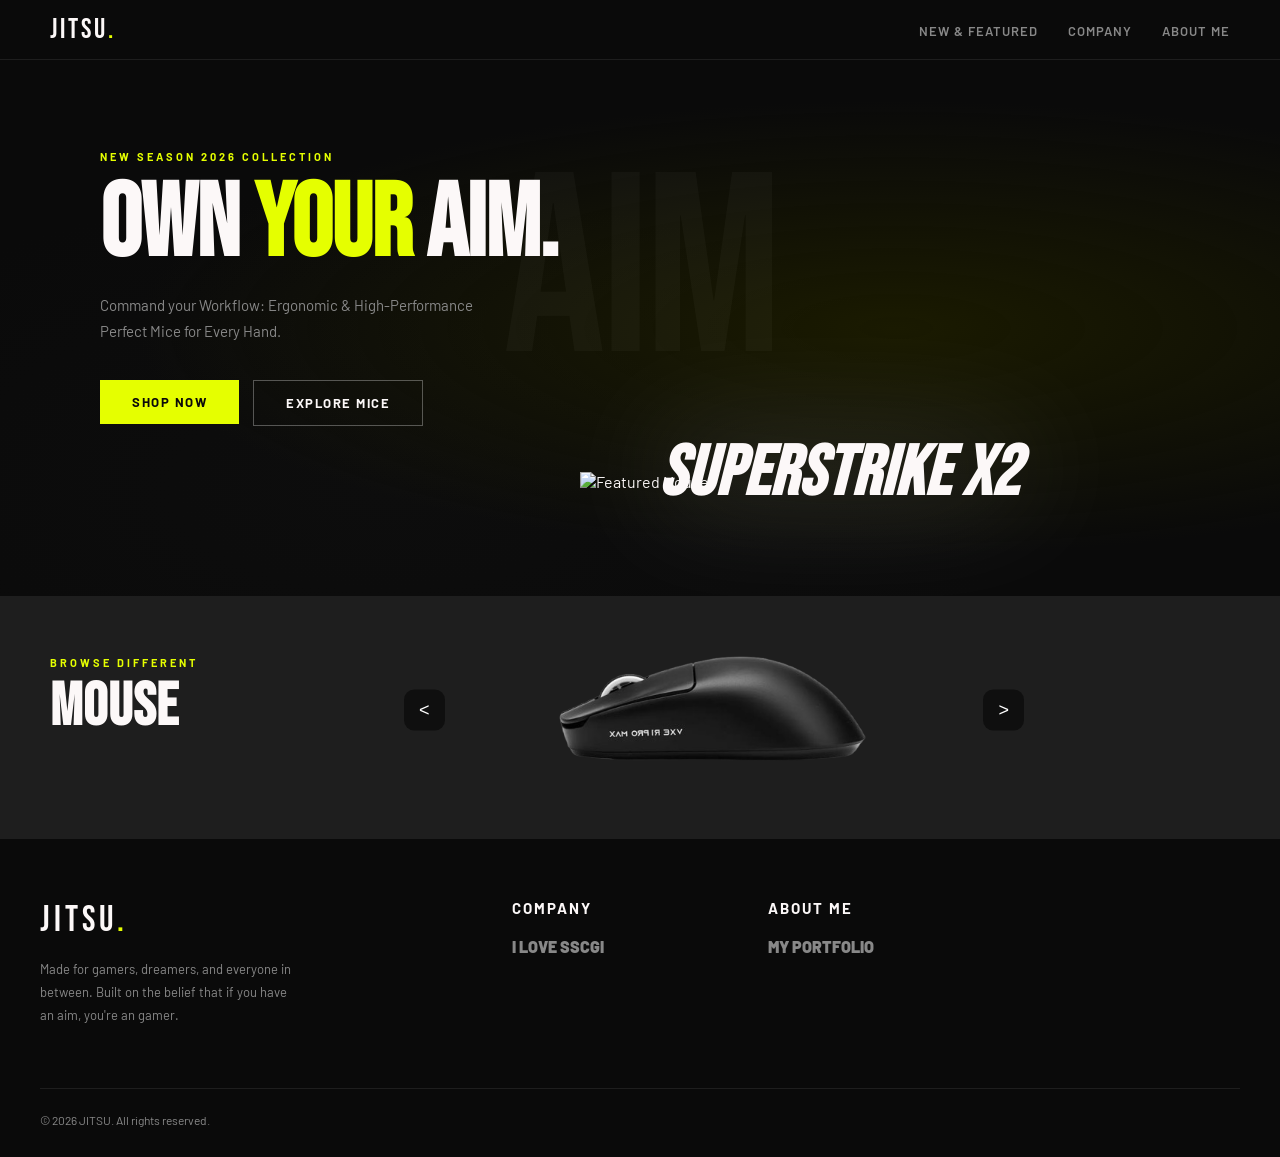
==== website-portfolio/index.html @ 211c2a74 "Made some changes to HTML, CSS and JS." ====
<!DOCTYPE html>
<html lang="en">
<head>
    <meta charset="UTF-8">
    <meta name="viewport" content="width=device-width, initial-scale=1.0">
    <title>JITSU</title>
    <link href="https://cdn-uicons.flaticon.com/4.0.0/uicons-regular-rounded/css/uicons-regular-rounded.css" rel="stylesheet" >
    <link href="https://fonts.googleapis.com/css2?family=Bebas+Neue&family=Barlow:wght@300;400;500;600;700&display=swap" rel="stylesheet" >
    <link href="web.css" rel="stylesheet">
</head>
<body>
  <nav>
    <a href="#" class="nav-logo">JITSU<span>.</span></a>
    <button class="nav-toggle" id="nav-toggle" aria-expanded="false" aria-label="Toggle navigation">
      <span></span>
    </button>
    <ul class="nav-links">
      <li><a href="#featured">New & Featured</a></li>
      <li><a href="#company">Company</a></li>
      <li><a href="#about">About Me</a></li>
    </ul>
  </nav>
  <div class="mobile-nav" id="mobile-nav">
    <a href="#featured">New & Featured</a>
    <a href="#company">Company</a>
    <a href="#about">About Me</a>
  </div>
  <section class="hero" id="home">
    <div class="hero-bg-text">AIM</div>
    <img class="hero-mouse" src="assets/superstrikeX2.png" alt="Featured Mouse">
    <h2 class="featured-mouse"><em>SUPERSTRIKE X2</em></h2>
    <div class="hero-content">
      <p class="hero-top">New Season 2026 Collection</p>
      <h1>OWN <span>YOUR</span> AIM.</h1>
      <p class="hero-desc">Command your Workflow: Ergonomic & High-Performance Perfect Mice for Every Hand.</p>
      <div class="hero-btn">
        <a href="https://www.amazon.com/Logitech-SUPERSTRIKE-Performance-Lightweight-Customizable/dp/B0G12HGHGM" target="_blank"><button class="shop-btn">Shop Now</button></a>
        <a href="#mice"><button class="explore-btn">Explore Mice</button></a>
      </div>
    </div>
  </section>
  <div class="mice-types" id="mice">
    <div class="section-header">
      <div>
        <p class="section-label">Browse different</p>
        <h2 class="section-title">MOUSE</h2>
      </div>
      <div class="mouse">
        <div class="slide" id="slide">
          <button class="mouse-btn" id="vxe-btn"><img src="assets/vxer1se+-side.png" alt="VXE R1 SE+"></button>
          <button class="mouse-btn" id="asus-btn"><img src="assets/asusrogharp2-side.png" alt="ASUS Harp 2"></button>
          <button class="mouse-btn" id="as-btn"><img src="assets/attacksharkX3-side.png" alt="Attack Shark X3"></button>
          <div class="modal" id="myModal">
            <div class="modalContent" id="vxe-modal">
              <div class="vxe-specs" id="vxe-specs">
                <span class="close">X</span>
                <h3>VXE R1 SE+</h3>
                <p>Lorem ipsum dolor sit, amet consectetur adipisicing elit. Placeat corporis totam impedit aliquid? Expedita, quos perferendis sit rerum sint dolorem accusamus repudiandae esse incidunt fugit suscipit distinctio laboriosam iure minima.</p>
              </div>
            </div>
            <div class="modalContent" id="asus-modal">
              <div class="asus-specs" id="asus-specs">
                <span class="close">X</span>
                <h3>ASUS ROG Harp 2</h3>
                <p>Lorem, ipsum dolor sit amet consectetur adipisicing elit. Temporibus, facilis vel. Reiciendis dicta consectetur illum? Accusantium tempora cupiditate, doloremque ipsum quisquam rerum? Nostrum, id sunt corrupti alias necessitatibus molestias ipsa?</p>
              </div>
            </div>
            <div class="modalContent" id="as-modal">
              <div class="as-specs" id="as-specs">
                <span class="close">X</span>
                <h3>Attack Shark X3</h3>
                <p>Lorem, ipsum dolor sit amet consectetur adipisicing elit. Fuga enim repellendus, possimus omnis aliquam quidem tenetur aspernatur laborum quibusdam cum iusto eaque voluptatem aperiam ipsa laudantium explicabo harum incidunt reprehenderit!</p>
              </div>
            </div>
          </div>
        </div>
        <button class="prev"><</button>
        <button class="next">></button>
      </div>
    </div>
  </div>
  <footer>
    <div class="footer-grid">
      <div class="footer-brand">
        <span class="logo">JITSU<span>.</span></span>
        <p>Made for gamers, dreamers, and everyone in between. Built on the belief that if you have an aim, you're an gamer.</p>
      </div>
      <div class="footer-col">
        <h4 id="company">Company</h4>
        <ul>
          <li><a href="https://www.sscgi.com/" target="_blank">I LOVE SSCGI</a></li>
        </ul>
      </div>
      <div class="footer-col">
        <h4 id="about">About Me</h4>
        <ul>
          <li><a href="portfolio.html" target="_blank">MY PORTFOLIO</a></li>
        </ul>
      </div>
    </div>
    <div class="footer-bottom">
      <p>© 2026 JITSU. All rights reserved.</p>
    </div>
    <script src="web.js"></script>  
  </footer>
</body>
</html>
---- website-portfolio/web.css ----
/* ─── Reset: remove default browser spacing and box model fixes ─── */
*, *::before, *::after {
  margin: 0;
  padding: 0;
  box-sizing: border-box;
}

html { 
  scroll-behavior: smooth; 
}

body {
  background-color: #0a0a0a;
  color: #fcf8f8;
  font-family: 'Barlow', sans-serif;;
  font-weight: 400;
  overflow-x: hidden;
}

.sr-only { 
  position: absolute; 
  width: 1px; 
  height: 1px; 
  overflow: hidden; 
  clip: rect(0,0,0,0); }

nav {
  position: sticky;         
  top: 0;
  z-index: 100;          
  background-color: #0a0a0a;
  border-bottom: 1px solid #1e1e1e;
  display: flex;
  align-items: center;
  justify-content: space-between;
  padding: 0 50px;  
  height: 60px;
}

.nav-logo {
  font-family: 'Bebas Neue', sans-serif;
  font-size: 28px;
  letter-spacing: 3px;
  color: #fcf8f8;
  text-decoration: none;
}

.nav-logo span { 
  color:#e5ff00; 
}

.nav-links {
  display: flex;
  gap: 30px;
  list-style: none;
}

.nav-links a {
  text-decoration: none;
  color: #888;
  font-size: 13px;
  font-weight: 600;
  letter-spacing: 1px;
  text-transform: uppercase;
  transition: color 0.2s;
}

.nav-links a:hover { color: #fcf8f8; }

/* Mobile nav dropdown: hidden by default */
.mobile-nav {
  display: none;
  flex-direction: column;
  background: #0a0a0a;
  border-top: 1px solid #1e1e1e;
  padding: 20px 40px;
  gap: 16px;
}

.mobile-nav a {
  color: #fcf8f8;
  text-decoration: none;
  font-size: 15px;
  font-weight: 600;
  letter-spacing: 1px;
  text-transform: uppercase;
}

.mobile-nav.open { 
  display: flex; 
}

.nav-toggle {
  display: none;
  background: transparent;
  border: none;
  color: #fcf8f8;
  cursor: pointer;
  padding: 10px;
}

.nav-toggle span {
  display: block;
  width: 26px;
  height: 2px;
  background: #fcf8f8;
  position: relative;
}

.nav-toggle span::before,
.nav-toggle span::after {
  content: '';
  position: absolute;
  width: 26px;
  height: 2px;
  background: #fcf8f8;
  left: 0;
}

.nav-toggle span::before { top: -8px; }
.nav-toggle span::after { top: 8px; }

.hero {
  position: relative;
  padding: 90px 40px;
  display: flex;
  align-items: flex-end;   
  overflow: hidden;
  background: #0a0a0a;
}

.hero::before {
  content: '';
  position: absolute;
  inset: 0;
  background:
    radial-gradient(ellipse at 70% 50%, #1a1a00 0%, transparent 60%),
    radial-gradient(ellipse at 30% 80%, #0d0d0d 0%, transparent 50%);
}

.hero-bg-text {
  position: absolute;
  top: 40%;
  left: 50%;
  transform: translate(-50%, -50%);
  font-family: 'Bebas Neue', sans-serif;
  font-size: clamp(120px, 20vw, 260px); 
  color: rgba(255,255,255,0.03);       
  letter-spacing: -5px;
  white-space: nowrap;
  pointer-events: none;
  user-select: none;
}

.hero-mouse {
  position: absolute;
  right: 200px;
  bottom: 105px;
  width: 500px;   
  opacity: 0;                           
  transform: translateX(60px);        
  animation: slideInmouse 1s 0.5s forwards ease-out; 
  filter: drop-shadow(0 0 60px rgba(159, 160, 155, 0.425));
}

.featured-mouse {
  position: absolute;
  right: 260px;
  font-size: 70px;
  font-family: 'Bebas Neue', sans-serif;
  bottom: 80px;
  opacity: 0;
  letter-spacing: 1px;
  transform: translateX(60px);         
  animation: slideInmouse 1s 0.4s forwards ease-out;
  filter: drop-shadow(0 0 60px rgba(159, 160, 155, 0.425)); 
}

@keyframes slideInmouse {
  to { opacity: 1; transform: translateX(0); }
}

.hero-content {
  position: relative;
  z-index: 2;
  padding: 0 60px 80px;
  max-width: 640px;
  opacity: 0;                          
  transform: translateY(30px);          
  animation: fadeUp 0.9s 0.2s forwards ease-out; 
}

@keyframes fadeUp {
  to { opacity: 1; transform: translateY(0); }
}

.hero-top {
  font-size: 11px;
  font-weight: 700;
  letter-spacing: 3px;
  text-transform: uppercase;
  color: #e5ff00;
  margin-bottom: 16px;
}

.hero h1 {
  font-family: 'Bebas Neue', sans-serif;
  font-size: clamp(52px, 8vw, 110px);
  line-height: 0.92;
  letter-spacing: -1px;
  margin-bottom: 20px;
}

span {
  color: #e5ff00;               
}

.hero-desc {
  font-size: 15px;
  color: #888;
  line-height: 1.7;
  margin-bottom: 36px;
  max-width: 400px;
}

.hero-btn {
  display: flex;
  gap: 14px;
  flex-wrap: wrap;
}

.shop-btn {
  background: #e5ff00;
  color: #0a0a0a;
  border: none;
  padding: 14px 32px;
  font-family: 'Barlow', sans-serif;
  font-size: 13px;
  font-weight: 700;
  letter-spacing: 1.5px;
  text-transform: uppercase;
  cursor: pointer;
  transition: transform 0.2s, background 0.2s;
}

.shop-btn:hover {
  transform: translateY(-2px);
  background: #d4f000;
}

.explore-btn {
  background: transparent;
  color: #fcf8f8;
  border: 1px solid rgba(255,255,255,0.3);
  padding: 14px 32px;
  font-family: 'Barlow', sans-serif;
  font-size: 13px;
  font-weight: 700;
  letter-spacing: 1.5px;
  text-transform: uppercase;
  cursor: pointer;
  transition: border-color 0.2s, color 0.2s;
}

.explore-btn:hover {
  border-color: #fcf8f8;
  color: #e5ff00;
}

section {
  padding: 80px 40px;
}

.section-header {
  display: flex;
  padding: 10px 10px 24px;
}

.section-label {
  font-size: 11px;
  font-weight: 700;
  letter-spacing: 3px;
  text-transform: uppercase;
  color: #e5ff00;
  margin-bottom: 8px;
}

.section-title {
  font-family: 'Bebas Neue', sans-serif;
  font-size: clamp(32px, 5vw, 60px);
  line-height: 1;
  letter-spacing: 1px;
}

.section-link {
  color: #888;
  text-decoration: none;
  font-size: 12px;
  font-weight: 600;
  letter-spacing: 2px;
  text-transform: uppercase;
  border-bottom: 1px solid #888;
  padding-bottom: 2px;
  white-space: nowrap;
  transition: color 0.2s, border-color 0.2s;
}

.section-link:hover { 
  color: #e5ff00; 
  border-color: #e5ff00; 
}

.mice-types {
  background: #1e1e1e;
  padding: 50px 40px;
}

.mouse {
  position: relative;
  width: 100%;
  max-width: 640px;
  overflow: hidden;
  margin: 0 auto;
}

.slide {
  display: flex;
  width: 300%;
  transition: transform 0.5s ease;
  will-change: transform;
}

.slide img {
  width: 60%;
  height: auto;
  flex-shrink: 0;
  object-fit: contain;
  overflow: auto;
}

.prev, .next {
  position: absolute;
  top: 50%;
  transform: translateY(-50%);
  background: rgba(0, 0, 0, 0.5);
  border-radius: 25%;
  color: white;
  border: none;
  padding: 10px 15px;
  cursor: pointer;
  font-size: 18px;
  transition: background 0.3s;
}

.prev:hover, .next:hover {
  background: rgba(0, 0, 0, 0.8);
}

.prev {
  left: 10px;
}

.next {
  right: 10px;
}


.mouse-btn {
  background: none;
  border: none;
  width: 33.333%;
  margin-left: 1em;
}

.modal {
  display: none;
  position: fixed;
  z-index: 999;          /* was: z-index: 1px — invalid, fixed here */
  inset: 0;              /* shorthand for top/right/bottom/left: 0 */
  background-color: rgba(0, 0, 0, 0.85);
  overflow-y: auto;
}

.modalContent {
  background: #1e1e1e;
  margin: 10% auto;
  padding: 40px;
  max-width: 500px;
  border: 1px solid #333;
  position: relative;
}

.close {
  position: absolute;
  top: 16px;
  right: 20px;
  font-size: 18px;
  cursor: pointer;
  color: #888;
  transition: color 0.2s;
}

.close:hover {
  color: #e5ff00;
}

footer {
  background: #0a0a0a;
  padding: 60px 40px 30px;
}

.footer-grid {
  display: grid;
  grid-template-columns: 2fr 1fr 1fr 1fr;
  gap: 40px;
  margin-bottom: 60px;
}

.footer-brand .logo {
  font-family: 'Bebas Neue', sans-serif;
  font-size: 36px;
  letter-spacing: 4px;
  color: #fcf8f8;
  margin-bottom: 16px;
  display: block;
}

.footer-brand .logo span { 
  color: #e5ff00; 
}

.footer-brand p {
  color: #888;
  font-size: 13px;
  line-height: 1.8;
  max-width: 260px;
}

.footer-col h4 {
  font-size: 15px;
  font-weight: 700;
  letter-spacing: 2px;
  text-transform: uppercase;
  color: #fcf8f8;
  margin-bottom: 20px;
}

.footer-col ul { 
  list-style: none; 
}

.footer-col ul li { 
  margin-bottom: 10px; 
}

.footer-col ul li a {
  color: #888;
  font-weight: 1000;
  text-decoration: none;
  font-size: 16px;
  transition: color 0.2s;
}

.footer-col ul li a:hover { 
  color: #e5ff00; 
}

.footer-bottom {
  border-top: 1px solid #1e1e1e;
  padding-top: 24px;
  display: flex;
  align-items: center;
  justify-content: space-between;
  flex-wrap: wrap;
  gap: 12px;
}

.footer-bottom p {
  color: #888;
  font-size: 12px;
}

.footer-bottom span {
  color: #e5ff00;
  font-size: 12px;
  font-weight: 600;
}

@media (max-width: 1024px) {
  nav {
    padding: 0 30px;
  }

  .nav-links {
    gap: 18px;
  }

  .hero {
    padding: 70px 30px;
  }

  .hero-content {
    padding-right: 0;
  }

  .hero-desc {
    max-width: 100%;
  }

  .mice-types {
    padding: 40px 30px;
  }

  .featured-mouse {
    right: auto;
    left: 50%;
    transform: translateX(-50%);
  }

  .footer-grid {
    grid-template-columns: 1fr 1fr;
    gap: 24px;
  }
}

@media (max-width: 768px) {
  .nav-toggle {
    display: inline-flex;
  }

  .featured-mouse {
  position: relative;
  right: auto;
  bottom: auto;
  left: auto;
  transform: none;
  text-align: center;
  width: 100%;
  font-size: clamp(28px, 8vw, 50px);
  margin: 12px 0;
  animation: none;
  opacity: 0;
  letter-spacing: 1px;
  transform: translateX(60px);         
  animation: slideInmouse 1s 0.3s forwards ease-out;
  filter: drop-shadow(0 0 60px rgba(159, 160, 155, 0.425));
}

  .nav-links {
    display: none;
  }

  .mobile-nav {
    display: none;
    flex-direction: column;
    gap: 16px;
    padding: 14px 20px;
  }

  .mobile-nav.open {
    display: flex;
  }

  nav {
    flex-wrap: wrap;
    padding: 14px 20px;
    height: auto;
  }

  .hero {
    flex-direction: column;
    align-items: flex-start;
    padding: 60px 20px;
  }

  .hero-mouse {
    position: relative;
    right: auto;
    bottom: auto;
    width: 100%;
    max-width: 300px;
    margin: auto;
    align-self: center;
  }

  .hero-content {
    padding: 0;
    max-width: 100%;
    
  }

  .hero h1 {
    font-size: clamp(42px, 12vw, 76px);
  }

  .hero-desc {
    font-size: 14px;
  }

  .mouse {
    max-width: 100%;
    margin-left: 0;
  }

  .prev, .next {
    padding: 8px 12px;
    font-size: 16px;
  }

  section {
    padding: 60px 20px;
  }

  .footer-grid {
    grid-template-columns: 1fr;
  }
}

@media (max-width: 600px) {
  
  .h1 {

    font-size: clamp(32px, 14vw, 60px);
  }
  
  nav {
    justify-content: space-between;
  }

  .hero {
    padding: 50px 18px;
  }

.featured-mouse {
  font-size: clamp(24px, 7vw, 36px);
}

  .hero-btn {
    flex-direction: column;
    gap: 12px;
  }

  .shop-btn,
  .explore-btn {
    width: 100%;
  }

  .section-header {
    flex-direction: column;
    align-items: flex-start;
  }

  .footer-bottom {
    flex-direction: column;
    align-items: flex-start;
    gap: 10px;
  }
}
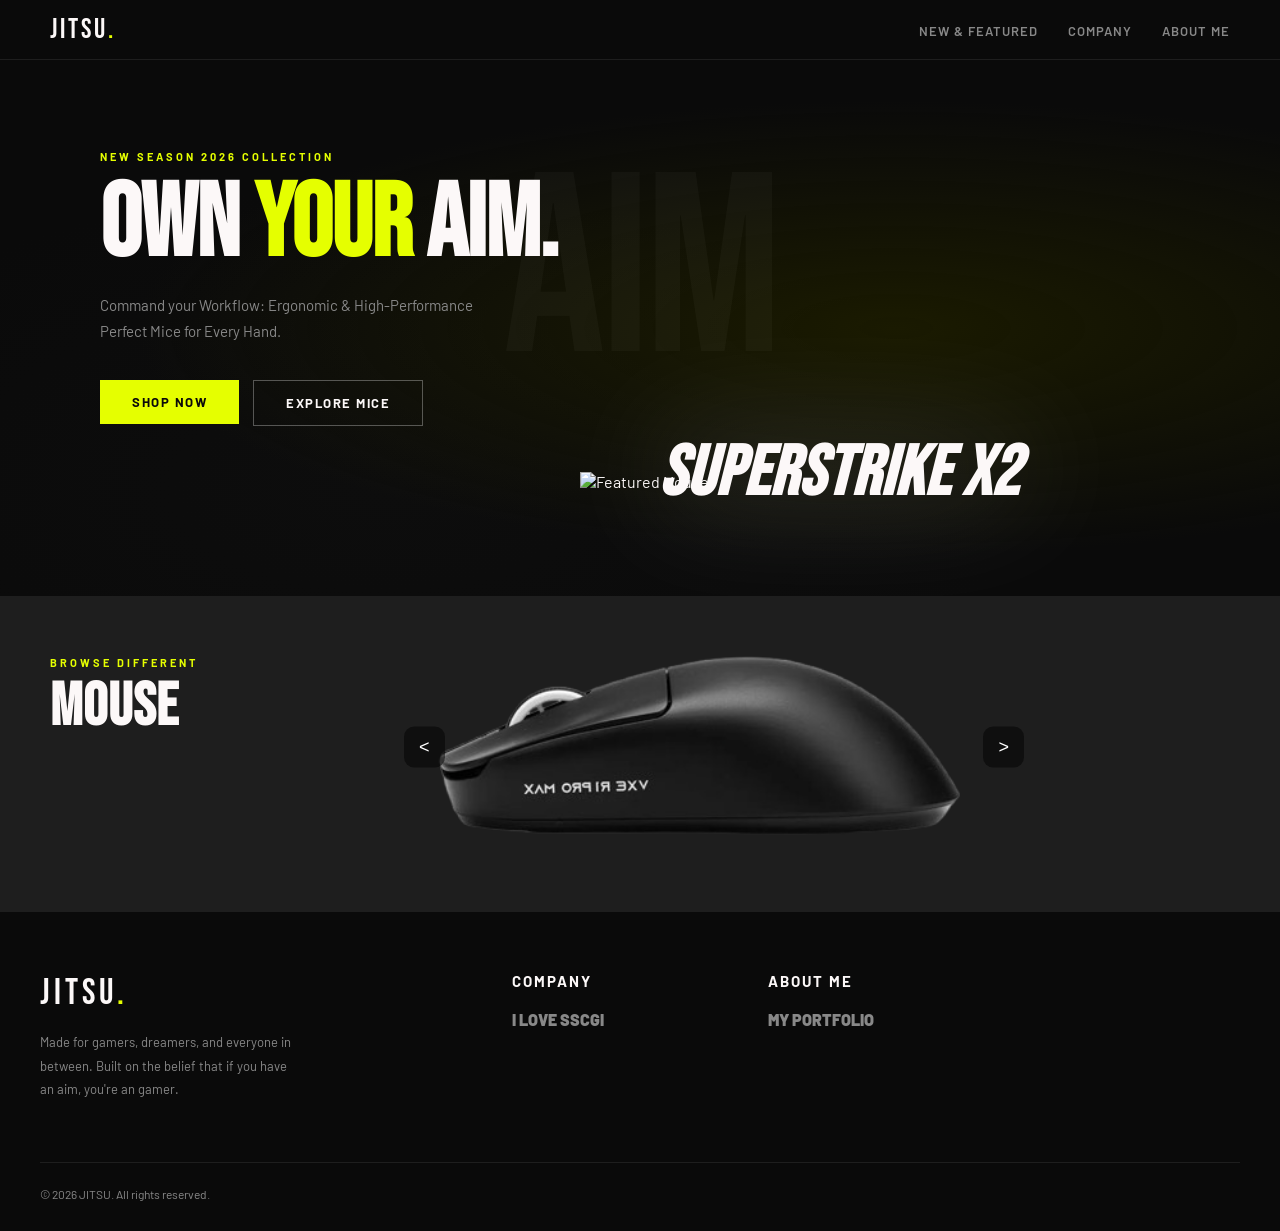
==== commit 5b40e908: "Add view details to the diff types of mouse." ====
--- a/website-portfolio/index.html
+++ b/website-portfolio/index.html
@@ -47,9 +47,27 @@
       </div>
       <div class="mouse">
         <div class="slide" id="slide">
-          <button class="mouse-btn" id="vxe-btn"><img src="assets/vxer1se+-side.png" alt="VXE R1 SE+"></button>
-          <button class="mouse-btn" id="asus-btn"><img src="assets/asusrogharp2-side.png" alt="ASUS Harp 2"></button>
-          <button class="mouse-btn" id="as-btn"><img src="assets/attacksharkX3-side.png" alt="Attack Shark X3"></button>
+          <div class="mouse-item" id="vxe-item">
+            <img src="assets/vxer1se+-side.png" alt="VXE R1 SE+">
+            <div class="mouse-info">
+              <span class="mouse-name">VXE R1 SE+</span>
+              <button class="view-details-btn" data-modal="vxe-modal">View Details</button>
+            </div>
+          </div>
+          <div class="mouse-item" id="asus-item">
+            <img src="assets/asusrogharp2-side.png" alt="ASUS Harp 2">
+            <div class="mouse-info">
+              <span class="mouse-name">ASUS ROG Harp 2</span>
+              <button class="view-details-btn" data-modal="asus-modal">View Details</button>
+            </div>
+          </div>
+          <div class="mouse-item" id="as-item">
+            <img src="assets/attacksharkX3-side.png" alt="Attack Shark X3">
+            <div class="mouse-info">
+              <span class="mouse-name">Attack Shark X3</span>
+              <button class="view-details-btn" data-modal="as-modal">View Details</button>
+            </div>
+          </div>
           <div class="modal" id="myModal">
             <div class="modalContent" id="vxe-modal">
               <div class="vxe-specs" id="vxe-specs">
--- a/website-portfolio/web.css
+++ b/website-portfolio/web.css
@@ -364,12 +364,56 @@
   right: 10px;
 }
 
-
-.mouse-btn {
-  background: none;
+.mouse-item {
+  position: relative;
+  width: 33.333%;
+  flex-shrink: 0;
+}
+
+.mouse-item img {
+  width: 100%;
+  height: auto;
+  object-fit: contain;
+}
+
+.mouse-info {
+  position: absolute;
+  width: 20%;
+  bottom: 10px;
+  left: 50%;
+  transform: translateX(-50%);
+  opacity: 0;
+  transition: opacity 0.3s;
+  background: rgba(0, 0, 0, 0.7);
+  padding: 5px;
+  border-radius: 5px;
+  text-align: center;
+}
+
+.mouse-item:hover .mouse-info {
+  opacity: 1;
+}
+
+.mouse-name {
+  color: white;
+  font-size: 14px;
+  display: block;
+  margin-bottom: 5px;
+}
+
+.view-details-btn {
+  background: #e5ff00;
+  color: #0a0a0a;
   border: none;
-  width: 33.333%;
-  margin-left: 1em;
+  padding: 5px 10px;
+  font-size: 12px;
+  font-weight: 600;
+  cursor: pointer;
+  border-radius: 3px;
+}
+
+.view-details-btn:hover {
+  background: #d4f000;
 }
 
 .modal {
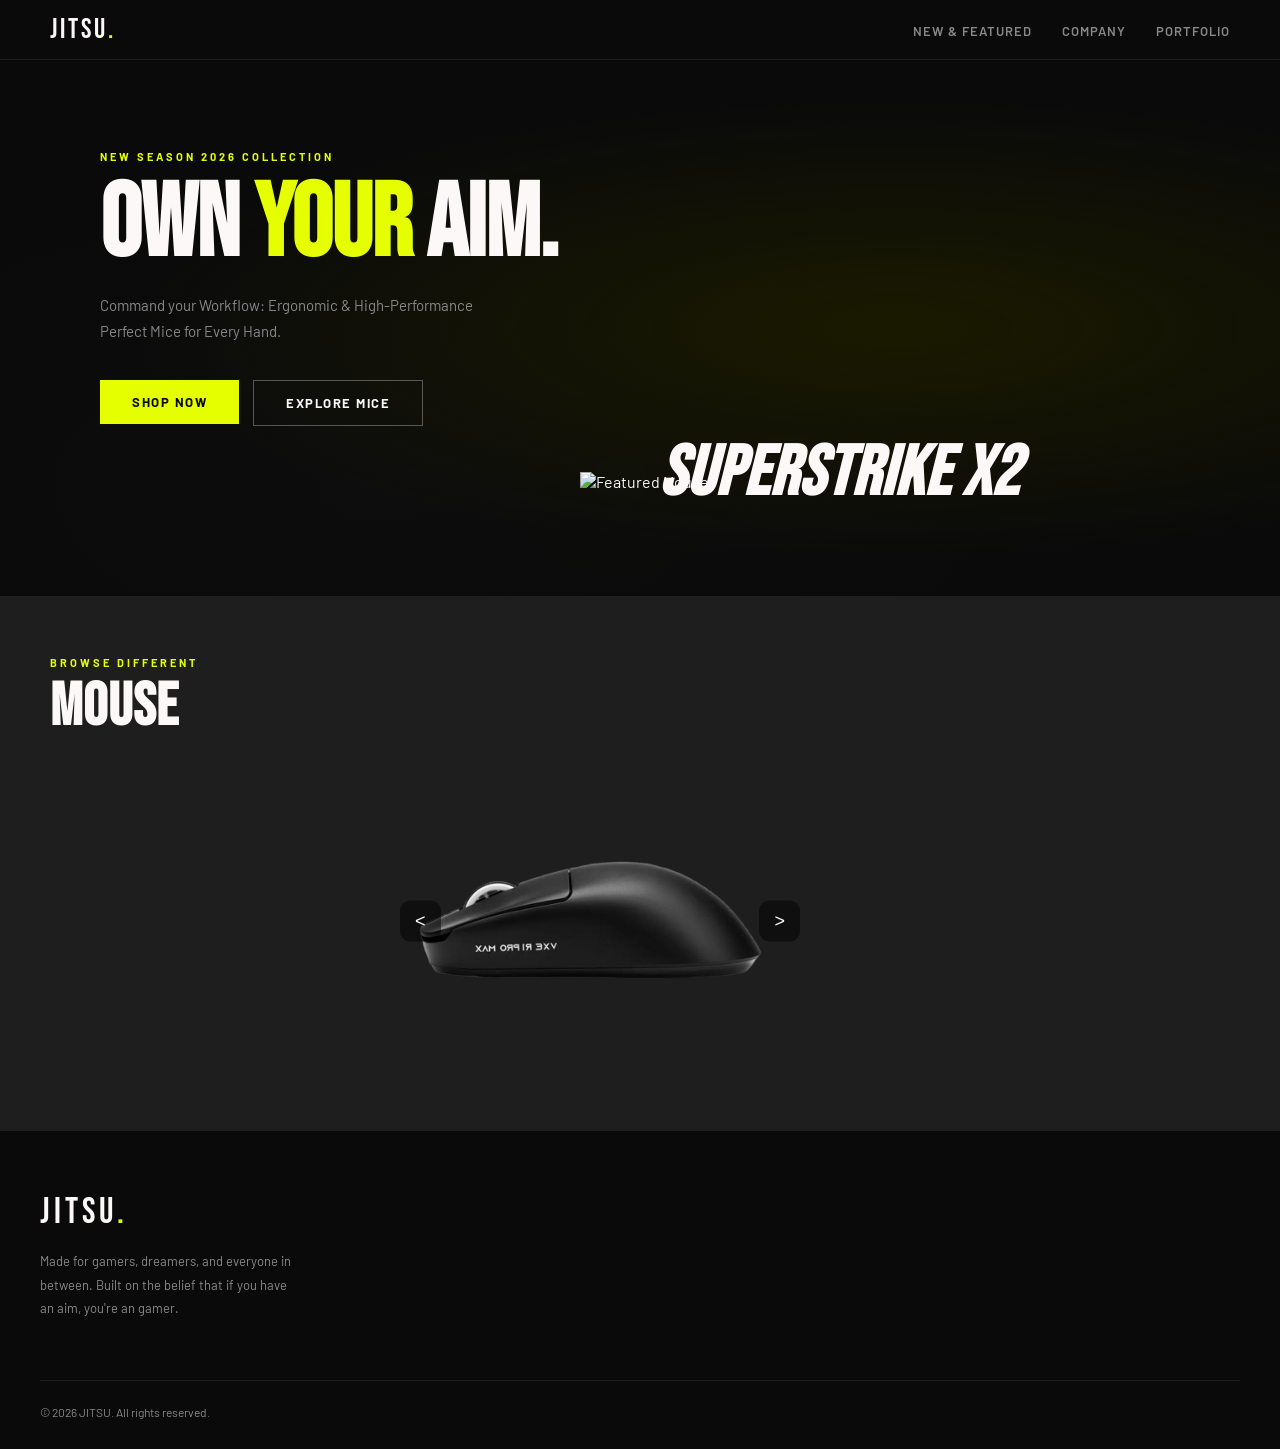
==== commit fd3c89d3: "Removed the company and portfolio in the footer section." ====
--- a/website-portfolio/index.html
+++ b/website-portfolio/index.html
@@ -15,18 +15,17 @@
       <span></span>
     </button>
     <ul class="nav-links">
-      <li><a href="#featured">New & Featured</a></li>
-      <li><a href="#company">Company</a></li>
-      <li><a href="#about">About Me</a></li>
+      <li><a href="#">New & Featured</a></li>
+      <li><a href="">Company</a></li>
+      <li><a href="portfolio.html">Portfolio</a></li>
     </ul>
   </nav>
   <div class="mobile-nav" id="mobile-nav">
-    <a href="#featured">New & Featured</a>
-    <a href="#company">Company</a>
+    <a href="#">New & Featured</a>
+    <a href="https://www.sscgi.com/">Company</a>
     <a href="#about">About Me</a>
   </div>
   <section class="hero" id="home">
-    <div class="hero-bg-text">AIM</div>
     <img class="hero-mouse" src="assets/superstrikeX2.png" alt="Featured Mouse">
     <h2 class="featured-mouse"><em>SUPERSTRIKE X2</em></h2>
     <div class="hero-content">
@@ -45,55 +44,75 @@
         <p class="section-label">Browse different</p>
         <h2 class="section-title">MOUSE</h2>
       </div>
+    </div>
+    <div class="mice-showcase">
       <div class="mouse">
         <div class="slide" id="slide">
           <div class="mouse-item" id="vxe-item">
             <img src="assets/vxer1se+-side.png" alt="VXE R1 SE+">
             <div class="mouse-info">
               <span class="mouse-name">VXE R1 SE+</span>
-              <button class="view-details-btn" data-modal="vxe-modal">View Details</button>
             </div>
           </div>
           <div class="mouse-item" id="asus-item">
             <img src="assets/asusrogharp2-side.png" alt="ASUS Harp 2">
             <div class="mouse-info">
               <span class="mouse-name">ASUS ROG Harp 2</span>
-              <button class="view-details-btn" data-modal="asus-modal">View Details</button>
             </div>
           </div>
           <div class="mouse-item" id="as-item">
             <img src="assets/attacksharkX3-side.png" alt="Attack Shark X3">
             <div class="mouse-info">
               <span class="mouse-name">Attack Shark X3</span>
-              <button class="view-details-btn" data-modal="as-modal">View Details</button>
-            </div>
-          </div>
-          <div class="modal" id="myModal">
-            <div class="modalContent" id="vxe-modal">
-              <div class="vxe-specs" id="vxe-specs">
-                <span class="close">X</span>
-                <h3>VXE R1 SE+</h3>
-                <p>Lorem ipsum dolor sit, amet consectetur adipisicing elit. Placeat corporis totam impedit aliquid? Expedita, quos perferendis sit rerum sint dolorem accusamus repudiandae esse incidunt fugit suscipit distinctio laboriosam iure minima.</p>
-              </div>
-            </div>
-            <div class="modalContent" id="asus-modal">
-              <div class="asus-specs" id="asus-specs">
-                <span class="close">X</span>
-                <h3>ASUS ROG Harp 2</h3>
-                <p>Lorem, ipsum dolor sit amet consectetur adipisicing elit. Temporibus, facilis vel. Reiciendis dicta consectetur illum? Accusantium tempora cupiditate, doloremque ipsum quisquam rerum? Nostrum, id sunt corrupti alias necessitatibus molestias ipsa?</p>
-              </div>
-            </div>
-            <div class="modalContent" id="as-modal">
-              <div class="as-specs" id="as-specs">
-                <span class="close">X</span>
-                <h3>Attack Shark X3</h3>
-                <p>Lorem, ipsum dolor sit amet consectetur adipisicing elit. Fuga enim repellendus, possimus omnis aliquam quidem tenetur aspernatur laborum quibusdam cum iusto eaque voluptatem aperiam ipsa laudantium explicabo harum incidunt reprehenderit!</p>
-              </div>
             </div>
           </div>
         </div>
         <button class="prev"><</button>
         <button class="next">></button>
+      </div>
+      <div class="mouse-description" id="mouse-description">
+        <div class="desc-panel" data-index="0">
+          <p class="desc-label">01 / VXE</p>
+          <h3 class="desc-title">VXE R1 SE+</h3>
+          <p class="desc-text">The VXE R1 SE+ is a featherweight symmetrical gaming mouse built for speed freaks. Weighing in at just 49g, it features the PAW3395 sensor with up to 26,000 DPI, ultra-low latency 2.4GHz wireless, and a premium PTFE feet combo. Designed for claw and fingertip grip players who demand precision without fatigue.</p>
+          <ul class="desc-specs">
+            <li><span>Weight</span> 49g</li>
+            <li><span>Sensor</span> PAW3395</li>
+            <li><span>DPI</span> Up to 26,000</li>
+            <li><span>Connection</span> 2.4GHz / USB-C</li>
+          </ul>
+          <div class="shop-now" id="shop-btn">
+            <a href="https://www.amazon.com/ATK-Dragonfly-R1-Lightweight-Adjustable/dp/B0FN7H1M99" target="_blank"><button class="shop-btn">Shop Now</button></a>
+          </div>
+        </div>
+        <div class="desc-panel" data-index="1">
+          <p class="desc-label">02 / ASUS</p>
+          <h3 class="desc-title">ASUS ROG Harpe 2</h3>
+          <p class="desc-text">The ASUS ROG Harpe 2 combines ROG's legendary build quality with cutting-edge wireless technology. Featuring the ROG AimPoint Pro optical sensor at 36,000 DPI, tri-mode connectivity, and a 90-hour battery life. Its ergonomic right-handed shell supports palm and claw grip players across marathon sessions.</p>
+          <ul class="desc-specs">
+            <li><span>Weight</span> 54g</li>
+            <li><span>Sensor</span> ROG AimPoint Pro</li>
+            <li><span>DPI</span> Up to 36,000</li>
+            <li><span>Connection</span> 2.4GHz / BT / USB-C</li>
+          </ul>
+          <div class="shop-now">
+            <a href="https://www.amazon.com/ASUS-ROG-II-Wireless-Esports/dp/B0GG4T9LN1/ref=sr_1_1?sr=8-1" target="_blank"><button class="shop-btn">Shop Now</button></a>
+          </div>
+        </div>
+        <div class="desc-panel" data-index="2">
+          <p class="desc-label">03 / ATTACK SHARK</p>
+          <h3 class="desc-title">Attack Shark X3</h3>
+          <p class="desc-text">The Attack Shark X3 is a budget-friendly powerhouse that refuses to compromise. Rocking the PAW3395 sensor, hot-swappable switches, and a sleek ambidextrous shell, it delivers flagship sensor performance at a fraction of the cost. Perfect for competitive players who want pro-tier performance without the premium price tag.</p>
+          <ul class="desc-specs">
+            <li><span>Weight</span> 52g</li>
+            <li><span>Sensor</span> PAW3395</li>
+            <li><span>DPI</span> Up to 26,000</li>
+            <li><span>Connection</span> 2.4GHz / USB-C</li>
+          </ul>
+          <div class="shop-now">
+            <a href="https://www.amazon.com/ATTACK-SHARK-X3-Lightweight-programmable/dp/B0CCHY6YR8" target="_blank"><button class="shop-btn">Shop Now</button></a>
+          </div>
+        </div>
       </div>
     </div>
   </div>
@@ -103,18 +122,6 @@
         <span class="logo">JITSU<span>.</span></span>
         <p>Made for gamers, dreamers, and everyone in between. Built on the belief that if you have an aim, you're an gamer.</p>
       </div>
-      <div class="footer-col">
-        <h4 id="company">Company</h4>
-        <ul>
-          <li><a href="https://www.sscgi.com/" target="_blank">I LOVE SSCGI</a></li>
-        </ul>
-      </div>
-      <div class="footer-col">
-        <h4 id="about">About Me</h4>
-        <ul>
-          <li><a href="portfolio.html" target="_blank">MY PORTFOLIO</a></li>
-        </ul>
-      </div>
     </div>
     <div class="footer-bottom">
       <p>© 2026 JITSU. All rights reserved.</p>
--- a/website-portfolio/web.css
+++ b/website-portfolio/web.css
@@ -1,4 +1,3 @@
-/* ─── Reset: remove default browser spacing and box model fixes ─── */
 *, *::before, *::after {
   margin: 0;
   padding: 0;
@@ -138,19 +137,6 @@
     radial-gradient(ellipse at 30% 80%, #0d0d0d 0%, transparent 50%);
 }
 
-.hero-bg-text {
-  position: absolute;
-  top: 40%;
-  left: 50%;
-  transform: translate(-50%, -50%);
-  font-family: 'Bebas Neue', sans-serif;
-  font-size: clamp(120px, 20vw, 260px); 
-  color: rgba(255,255,255,0.03);       
-  letter-spacing: -5px;
-  white-space: nowrap;
-  pointer-events: none;
-  user-select: none;
-}
 
 .hero-mouse {
   position: absolute;
@@ -160,7 +146,7 @@
   opacity: 0;                           
   transform: translateX(60px);        
   animation: slideInmouse 1s 0.5s forwards ease-out; 
-  filter: drop-shadow(0 0 60px rgba(159, 160, 155, 0.425));
+  filter: drop-shadow(0 0 60px rgba(204, 255, 0, 0.352));
 }
 
 .featured-mouse {
@@ -172,8 +158,7 @@
   opacity: 0;
   letter-spacing: 1px;
   transform: translateX(60px);         
-  animation: slideInmouse 1s 0.4s forwards ease-out;
-  filter: drop-shadow(0 0 60px rgba(159, 160, 155, 0.425)); 
+  animation: slideInmouse 1s 0.4s forwards ease-out; 
 }
 
 @keyframes slideInmouse {
@@ -227,6 +212,20 @@
   display: flex;
   gap: 14px;
   flex-wrap: wrap;
+}
+
+.mice-types .shop-btn {
+  background: #e5ff00;
+  color: #0a0a0a;
+  border: none;
+  padding: 14px 32px;
+  font-family: 'Barlow', sans-serif;
+  font-size: 13px;
+  font-weight: 700;
+  letter-spacing: 1.5px;
+  text-transform: uppercase;
+  cursor: pointer;
+  transition: transform 0.2s, color 0.2s;
 }
 
 .shop-btn {
@@ -240,8 +239,9 @@
   letter-spacing: 1.5px;
   text-transform: uppercase;
   cursor: pointer;
-  transition: transform 0.2s, background 0.2s;
-}
+  transition: transform 0.2s, color 0.2s;
+}
+
 
 .shop-btn:hover {
   transform: translateY(-2px);
@@ -260,9 +260,11 @@
   text-transform: uppercase;
   cursor: pointer;
   transition: border-color 0.2s, color 0.2s;
+  transition: transform 0.2s, color 0.2s;
 }
 
 .explore-btn:hover {
+  transform: translateY(-2px);
   border-color: #fcf8f8;
   color: #e5ff00;
 }
@@ -315,12 +317,19 @@
   padding: 50px 40px;
 }
 
+.mice-showcase {
+  display: flex;
+  align-items: center;
+  justify-content: center;
+  gap: 0;
+}
+
 .mouse {
   position: relative;
   width: 100%;
-  max-width: 640px;
+  max-width: 420px;
+  flex-shrink: 0;
   overflow: hidden;
-  margin: 0 auto;
 }
 
 .slide {
@@ -398,54 +407,84 @@
   color: white;
   font-size: 14px;
   display: block;
-  margin-bottom: 5px;
-}
-
-.view-details-btn {
-  background: #e5ff00;
-  color: #0a0a0a;
-  border: none;
-  padding: 5px 10px;
+}
+
+/* Description panel */
+.mouse-description {
+  padding: 20px 40px;
+  min-height: 320px;
+  position: relative;
+}
+
+.desc-panel {
+  display: none;
+  opacity: 0;
+  transform: translateY(12px);
+  transition: opacity 0.4s ease, transform 0.4s ease;
+}
+
+.desc-panel.active {
+  display: block;
+}
+
+.desc-panel.visible {
+  opacity: 1;
+  transform: translateY(0);
+}
+
+.desc-label {
+  font-size: 10px;
+  font-weight: 700;
+  letter-spacing: 3px;
+  text-transform: uppercase;
+  color: #e5ff00;
+  margin-bottom: 10px;
+}
+
+.desc-title {
+  font-family: 'Bebas Neue', sans-serif;
+  font-size: clamp(28px, 3vw, 42px);
+  letter-spacing: 1px;
+  color: #fcf8f8;
+  margin-bottom: 16px;
+  line-height: 1;
+}
+
+.desc-text {
+  font-size: 13px;
+  color: #888;
+  line-height: 1.8;
+  margin-bottom: 24px;
+  max-width: 380px;
+}
+
+.desc-specs {
+  list-style: none;
+  display: grid;
+  grid-template-columns: 150px 180px;
+  gap: 10px 24px;
+  margin-bottom: 30px;
+}
+
+.desc-specs li {
   font-size: 12px;
-  font-weight: 600;
-  cursor: pointer;
-  border-radius: 3px;
-}
-
-.view-details-btn:hover {
-  background: #d4f000;
-}
-
-.modal {
-  display: none;
-  position: fixed;
-  z-index: 999;          /* was: z-index: 1px — invalid, fixed here */
-  inset: 0;              /* shorthand for top/right/bottom/left: 0 */
-  background-color: rgba(0, 0, 0, 0.85);
-  overflow-y: auto;
-}
-
-.modalContent {
-  background: #1e1e1e;
-  margin: 10% auto;
-  padding: 40px;
-  max-width: 500px;
-  border: 1px solid #333;
-  position: relative;
-}
-
-.close {
-  position: absolute;
-  top: 16px;
-  right: 20px;
-  font-size: 18px;
-  cursor: pointer;
-  color: #888;
-  transition: color 0.2s;
-}
-
-.close:hover {
+  color: #aaa;
+  border-top: 1px solid #2e2e2e;
+  padding-top: 8px;
+}
+
+.desc-specs li span {
+  display: block;
   color: #e5ff00;
+  font-size: 10px;
+  font-weight: 700;
+  letter-spacing: 2px;
+  text-transform: uppercase;
+  margin-bottom: 3px;
+}
+
+.shop-now {
+  display: inline-block;
 }
 
 footer {
@@ -480,34 +519,6 @@
   max-width: 260px;
 }
 
-.footer-col h4 {
-  font-size: 15px;
-  font-weight: 700;
-  letter-spacing: 2px;
-  text-transform: uppercase;
-  color: #fcf8f8;
-  margin-bottom: 20px;
-}
-
-.footer-col ul { 
-  list-style: none; 
-}
-
-.footer-col ul li { 
-  margin-bottom: 10px; 
-}
-
-.footer-col ul li a {
-  color: #888;
-  font-weight: 1000;
-  text-decoration: none;
-  font-size: 16px;
-  transition: color 0.2s;
-}
-
-.footer-col ul li a:hover { 
-  color: #e5ff00; 
-}
 
 .footer-bottom {
   border-top: 1px solid #1e1e1e;
@@ -553,6 +564,14 @@
 
   .mice-types {
     padding: 40px 30px;
+  }
+
+  .mouse {
+    max-width: 340px;
+  }
+
+  .mouse-description {
+    padding: 20px 24px;
   }
 
   .featured-mouse {
@@ -646,6 +665,17 @@
     margin-left: 0;
   }
 
+  .mice-showcase {
+    flex-direction: column;
+  }
+
+  .mouse-description {
+    border-left: none;
+    border-top: 1px solid #2e2e2e;
+    padding: 24px 0 0;
+    width: 100%;
+  }
+
   .prev, .next {
     padding: 8px 12px;
     font-size: 16px;
@@ -663,7 +693,6 @@
 @media (max-width: 600px) {
   
   .h1 {
-
     font-size: clamp(32px, 14vw, 60px);
   }
   
@@ -675,9 +704,9 @@
     padding: 50px 18px;
   }
 
-.featured-mouse {
-  font-size: clamp(24px, 7vw, 36px);
-}
+  .featured-mouse {
+    font-size: clamp(24px, 7vw, 36px);
+  }
 
   .hero-btn {
     flex-direction: column;
@@ -699,6 +728,4 @@
     align-items: flex-start;
     gap: 10px;
   }
-}
-
-
+}
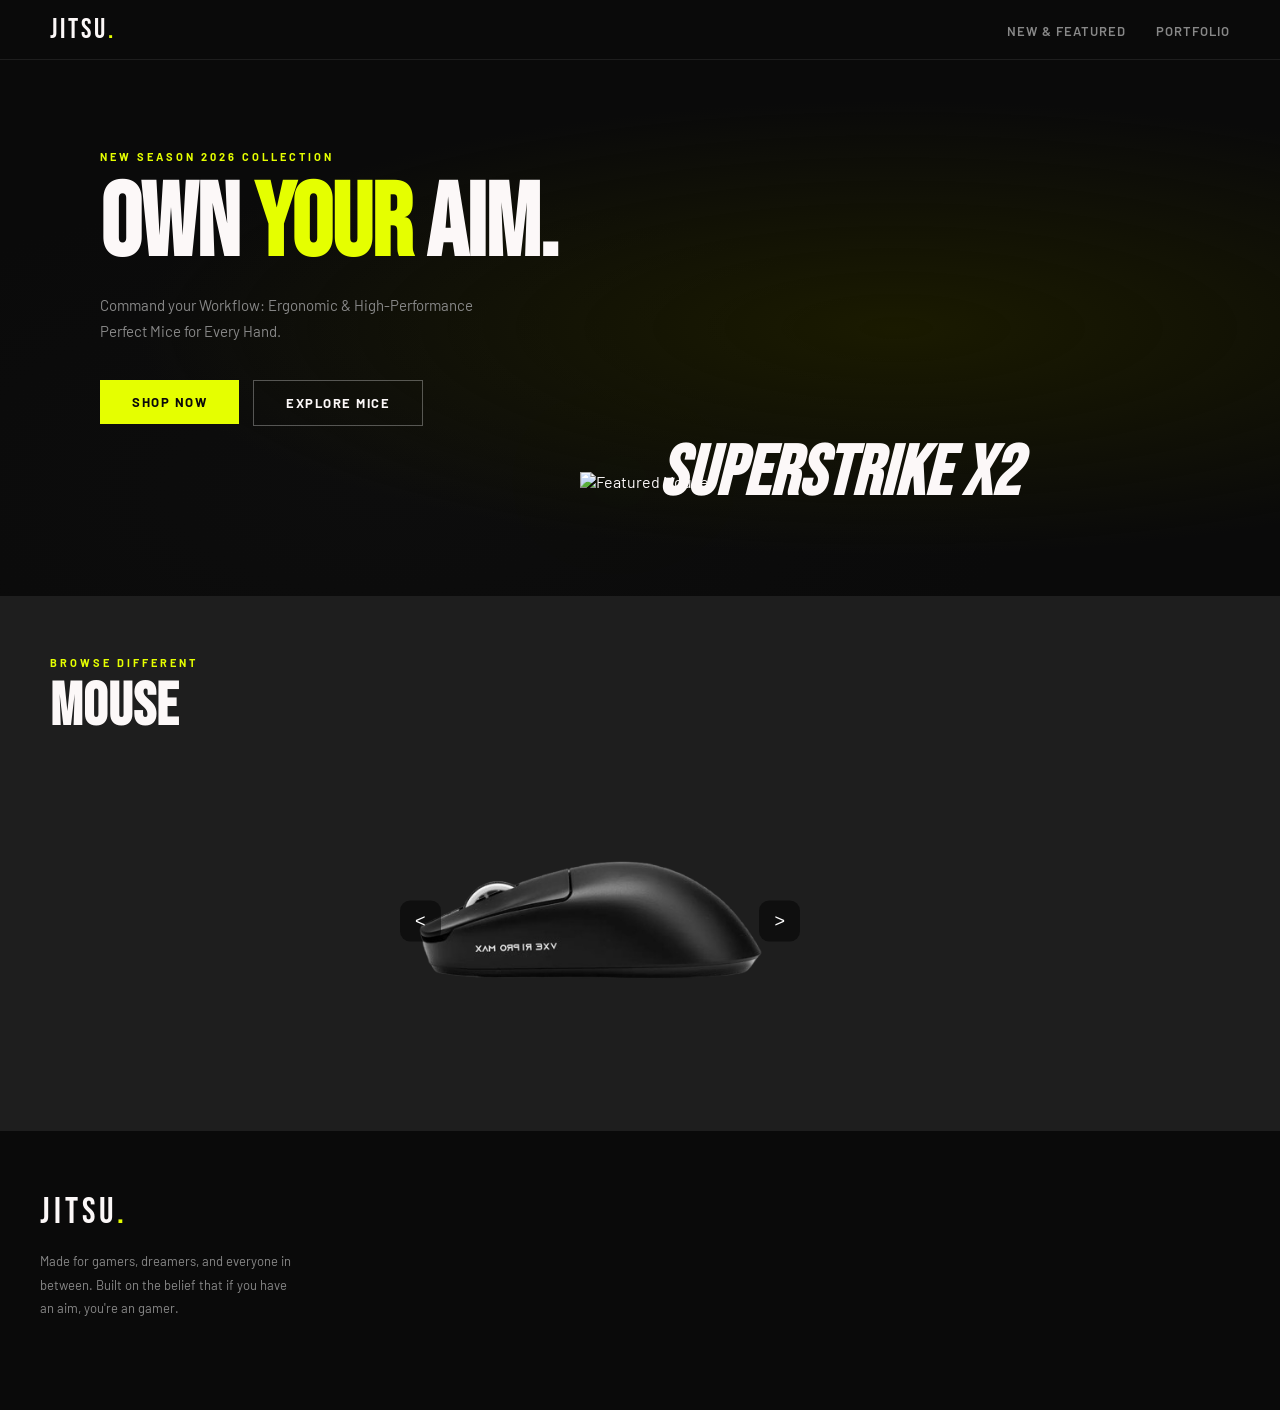
==== commit f6c42e6c: "Made changes to the index.html and web.css files to improve the layout and navigation of the website" ====
--- a/website-portfolio/index.html
+++ b/website-portfolio/index.html
@@ -16,101 +16,103 @@
     </button>
     <ul class="nav-links">
       <li><a href="#">New & Featured</a></li>
-      <li><a href="">Company</a></li>
       <li><a href="portfolio.html">Portfolio</a></li>
     </ul>
   </nav>
   <div class="mobile-nav" id="mobile-nav">
     <a href="#">New & Featured</a>
-    <a href="https://www.sscgi.com/">Company</a>
-    <a href="#about">About Me</a>
+    <a href="portfolio.html">Portfolio</a>
   </div>
   <section class="hero" id="home">
-    <img class="hero-mouse" src="assets/superstrikeX2.png" alt="Featured Mouse">
-    <h2 class="featured-mouse"><em>SUPERSTRIKE X2</em></h2>
-    <div class="hero-content">
-      <p class="hero-top">New Season 2026 Collection</p>
-      <h1>OWN <span>YOUR</span> AIM.</h1>
-      <p class="hero-desc">Command your Workflow: Ergonomic & High-Performance Perfect Mice for Every Hand.</p>
-      <div class="hero-btn">
-        <a href="https://www.amazon.com/Logitech-SUPERSTRIKE-Performance-Lightweight-Customizable/dp/B0G12HGHGM" target="_blank"><button class="shop-btn">Shop Now</button></a>
-        <a href="#mice"><button class="explore-btn">Explore Mice</button></a>
+    <div class="inner">
+      <img class="hero-mouse" src="assets/superstrikeX2.png" alt="Featured Mouse">
+      <h2 class="featured-mouse"><em>SUPERSTRIKE X2</em></h2>
+      <div class="hero-content">
+        <p class="hero-top">New Season 2026 Collection</p>
+        <h1>OWN <span>YOUR</span> AIM.</h1>
+        <p class="hero-desc">Command your Workflow: Ergonomic & High-Performance Perfect Mice for Every Hand.</p>
+        <div class="hero-btn">
+          <a href="https://www.amazon.com/Logitech-SUPERSTRIKE-Performance-Lightweight-Customizable/dp/B0G12HGHGM" target="_blank"><button class="shop-btn">Shop Now</button></a>
+          <a href="#mice"><button class="explore-btn">Explore Mice</button></a>
+        </div>
       </div>
     </div>
   </section>
   <div class="mice-types" id="mice">
-    <div class="section-header">
-      <div>
-        <p class="section-label">Browse different</p>
-        <h2 class="section-title">MOUSE</h2>
+    <div class="inner">
+      <div class="section-header">
+        <div>
+          <p class="section-label">Browse different</p>
+          <h2 class="section-title">MOUSE</h2>
+        </div>
       </div>
-    </div>
-    <div class="mice-showcase">
-      <div class="mouse">
-        <div class="slide" id="slide">
-          <div class="mouse-item" id="vxe-item">
-            <img src="assets/vxer1se+-side.png" alt="VXE R1 SE+">
-            <div class="mouse-info">
-              <span class="mouse-name">VXE R1 SE+</span>
+      <div class="mice-showcase">
+        <div class="mouse">
+          <div class="slide" id="slide">
+            <div class="mouse-item" id="vxe-item">
+              <img class="mouse-img" src="assets/vxer1se+-side.png" alt="VXE R1 SE+">
+              <div class="mouse-info">
+                <span class="mouse-name">VXE R1 SE+</span>
+              </div>
+            </div>
+            <div class="mouse-item" id="asus-item">
+              <img class="mouse-img" src="assets/asusrogharp2-side.png" alt="ASUS Harp 2">
+              <div class="mouse-info">
+                <span class="mouse-name">ASUS ROG Harp 2</span>
+              </div>
+            </div>
+            <div class="mouse-item" id="as-item">
+              <img class="mouse-img" src="assets/attacksharkX3-side.png" alt="Attack Shark X3">
+              <div class="mouse-info">
+                <span class="mouse-name">Attack Shark X3</span>
+              </div>
             </div>
           </div>
-          <div class="mouse-item" id="asus-item">
-            <img src="assets/asusrogharp2-side.png" alt="ASUS Harp 2">
-            <div class="mouse-info">
-              <span class="mouse-name">ASUS ROG Harp 2</span>
+          <button class="prev"><</button>
+          <button class="next">></button>
+        </div>
+        <div class="mouse-description" id="mouse-description">
+          <div class="desc-panel" data-index="0">
+            <p class="desc-label">01 / VXE</p>
+            <h3 class="desc-title">VXE R1 SE+</h3>
+            <p class="desc-text">The VXE R1 SE+ is a featherweight symmetrical gaming mouse built for speed freaks. Weighing in at just 49g, it features the PAW3395 sensor with up to 26,000 DPI, ultra-low latency 2.4GHz wireless, and a premium PTFE feet combo. Designed for claw and fingertip grip players who demand precision without fatigue.</p>
+            <ul class="desc-specs">
+              <li><span>Weight</span> 49g</li>
+              <li><span>Sensor</span> PAW3395</li>
+              <li><span>DPI</span> Up to 26,000</li>
+              <li><span>Connection</span> 2.4GHz / USB-C</li>
+            </ul>
+            <div class="shop-now" id="shop-btn">
+              <a href="https://www.amazon.com/ATK-Dragonfly-R1-Lightweight-Adjustable/dp/B0FN7H1M99" target="_blank"><button class="shop-btn">Shop Now</button></a>
             </div>
           </div>
-          <div class="mouse-item" id="as-item">
-            <img src="assets/attacksharkX3-side.png" alt="Attack Shark X3">
-            <div class="mouse-info">
-              <span class="mouse-name">Attack Shark X3</span>
+          <div class="desc-panel" data-index="1">
+            <p class="desc-label">02 / ASUS</p>
+            <h3 class="desc-title">ASUS ROG Harpe 2</h3>
+            <p class="desc-text">The ASUS ROG Harpe 2 combines ROG's legendary build quality with cutting-edge wireless technology. Featuring the ROG AimPoint Pro optical sensor at 36,000 DPI, tri-mode connectivity, and a 90-hour battery life. Its ergonomic right-handed shell supports palm and claw grip players across marathon sessions.</p>
+            <ul class="desc-specs">
+              <li><span>Weight</span> 54g</li>
+              <li><span>Sensor</span> ROG AimPoint Pro</li>
+              <li><span>DPI</span> Up to 36,000</li>
+              <li><span>Connection</span> 2.4GHz / BT / USB-C</li>
+            </ul>
+            <div class="shop-now">
+              <a href="https://www.amazon.com/ASUS-ROG-II-Wireless-Esports/dp/B0GG4T9LN1/ref=sr_1_1?sr=8-1" target="_blank"><button class="shop-btn">Shop Now</button></a>
             </div>
           </div>
-        </div>
-        <button class="prev"><</button>
-        <button class="next">></button>
-      </div>
-      <div class="mouse-description" id="mouse-description">
-        <div class="desc-panel" data-index="0">
-          <p class="desc-label">01 / VXE</p>
-          <h3 class="desc-title">VXE R1 SE+</h3>
-          <p class="desc-text">The VXE R1 SE+ is a featherweight symmetrical gaming mouse built for speed freaks. Weighing in at just 49g, it features the PAW3395 sensor with up to 26,000 DPI, ultra-low latency 2.4GHz wireless, and a premium PTFE feet combo. Designed for claw and fingertip grip players who demand precision without fatigue.</p>
-          <ul class="desc-specs">
-            <li><span>Weight</span> 49g</li>
-            <li><span>Sensor</span> PAW3395</li>
-            <li><span>DPI</span> Up to 26,000</li>
-            <li><span>Connection</span> 2.4GHz / USB-C</li>
-          </ul>
-          <div class="shop-now" id="shop-btn">
-            <a href="https://www.amazon.com/ATK-Dragonfly-R1-Lightweight-Adjustable/dp/B0FN7H1M99" target="_blank"><button class="shop-btn">Shop Now</button></a>
-          </div>
-        </div>
-        <div class="desc-panel" data-index="1">
-          <p class="desc-label">02 / ASUS</p>
-          <h3 class="desc-title">ASUS ROG Harpe 2</h3>
-          <p class="desc-text">The ASUS ROG Harpe 2 combines ROG's legendary build quality with cutting-edge wireless technology. Featuring the ROG AimPoint Pro optical sensor at 36,000 DPI, tri-mode connectivity, and a 90-hour battery life. Its ergonomic right-handed shell supports palm and claw grip players across marathon sessions.</p>
-          <ul class="desc-specs">
-            <li><span>Weight</span> 54g</li>
-            <li><span>Sensor</span> ROG AimPoint Pro</li>
-            <li><span>DPI</span> Up to 36,000</li>
-            <li><span>Connection</span> 2.4GHz / BT / USB-C</li>
-          </ul>
-          <div class="shop-now">
-            <a href="https://www.amazon.com/ASUS-ROG-II-Wireless-Esports/dp/B0GG4T9LN1/ref=sr_1_1?sr=8-1" target="_blank"><button class="shop-btn">Shop Now</button></a>
-          </div>
-        </div>
-        <div class="desc-panel" data-index="2">
-          <p class="desc-label">03 / ATTACK SHARK</p>
-          <h3 class="desc-title">Attack Shark X3</h3>
-          <p class="desc-text">The Attack Shark X3 is a budget-friendly powerhouse that refuses to compromise. Rocking the PAW3395 sensor, hot-swappable switches, and a sleek ambidextrous shell, it delivers flagship sensor performance at a fraction of the cost. Perfect for competitive players who want pro-tier performance without the premium price tag.</p>
-          <ul class="desc-specs">
-            <li><span>Weight</span> 52g</li>
-            <li><span>Sensor</span> PAW3395</li>
-            <li><span>DPI</span> Up to 26,000</li>
-            <li><span>Connection</span> 2.4GHz / USB-C</li>
-          </ul>
-          <div class="shop-now">
-            <a href="https://www.amazon.com/ATTACK-SHARK-X3-Lightweight-programmable/dp/B0CCHY6YR8" target="_blank"><button class="shop-btn">Shop Now</button></a>
+          <div class="desc-panel" data-index="2">
+            <p class="desc-label">03 / ATTACK SHARK</p>
+            <h3 class="desc-title">Attack Shark X3</h3>
+            <p class="desc-text">The Attack Shark X3 is a budget-friendly powerhouse that refuses to compromise. Rocking the PAW3395 sensor, hot-swappable switches, and a sleek ambidextrous shell, it delivers flagship sensor performance at a fraction of the cost. Perfect for competitive players who want pro-tier performance without the premium price tag.</p>
+            <ul class="desc-specs">
+              <li><span>Weight</span> 52g</li>
+              <li><span>Sensor</span> PAW3395</li>
+              <li><span>DPI</span> Up to 26,000</li>
+              <li><span>Connection</span> 2.4GHz / USB-C</li>
+            </ul>
+            <div class="shop-now">
+              <a href="https://www.amazon.com/ATTACK-SHARK-X3-Lightweight-programmable/dp/B0CCHY6YR8" target="_blank"><button class="shop-btn">Shop Now</button></a>
+            </div>
           </div>
         </div>
       </div>
@@ -123,9 +125,6 @@
         <p>Made for gamers, dreamers, and everyone in between. Built on the belief that if you have an aim, you're an gamer.</p>
       </div>
     </div>
-    <div class="footer-bottom">
-      <p>© 2026 JITSU. All rights reserved.</p>
-    </div>
     <script src="web.js"></script>  
   </footer>
 </body>
